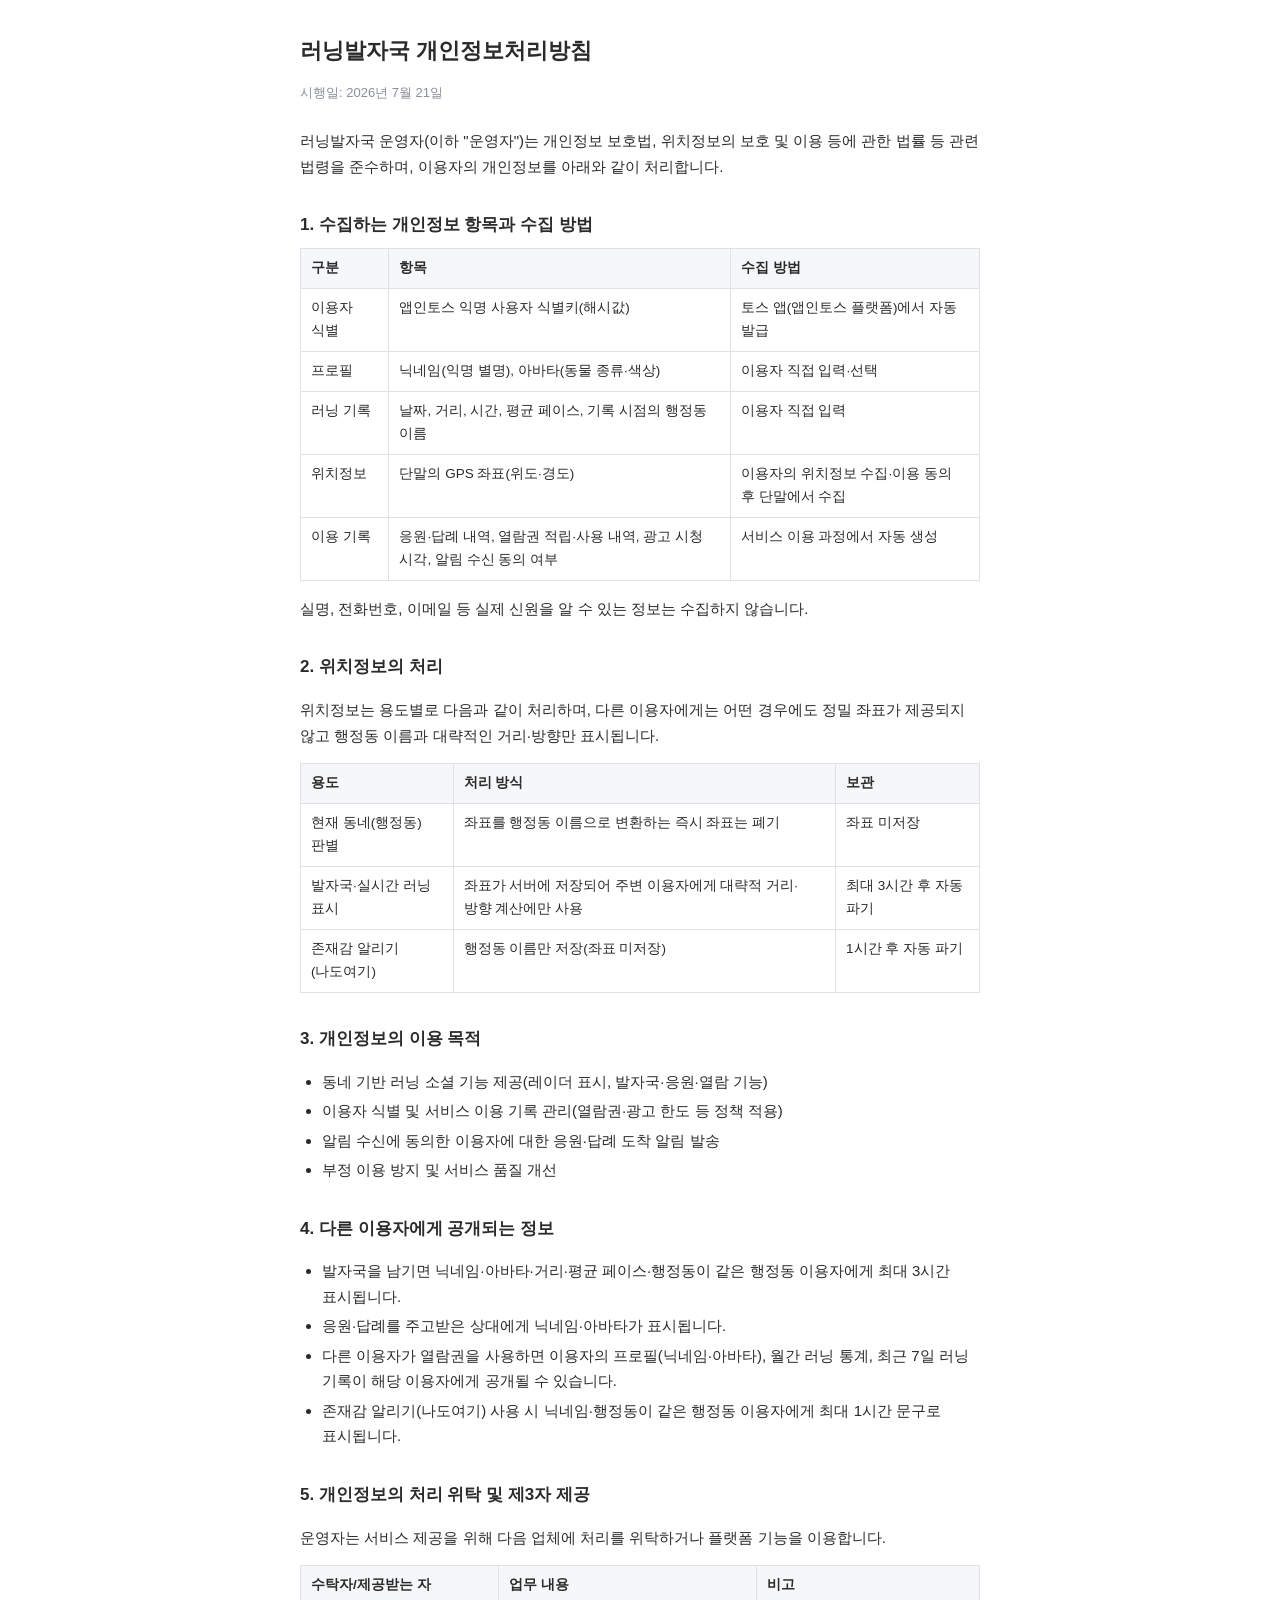
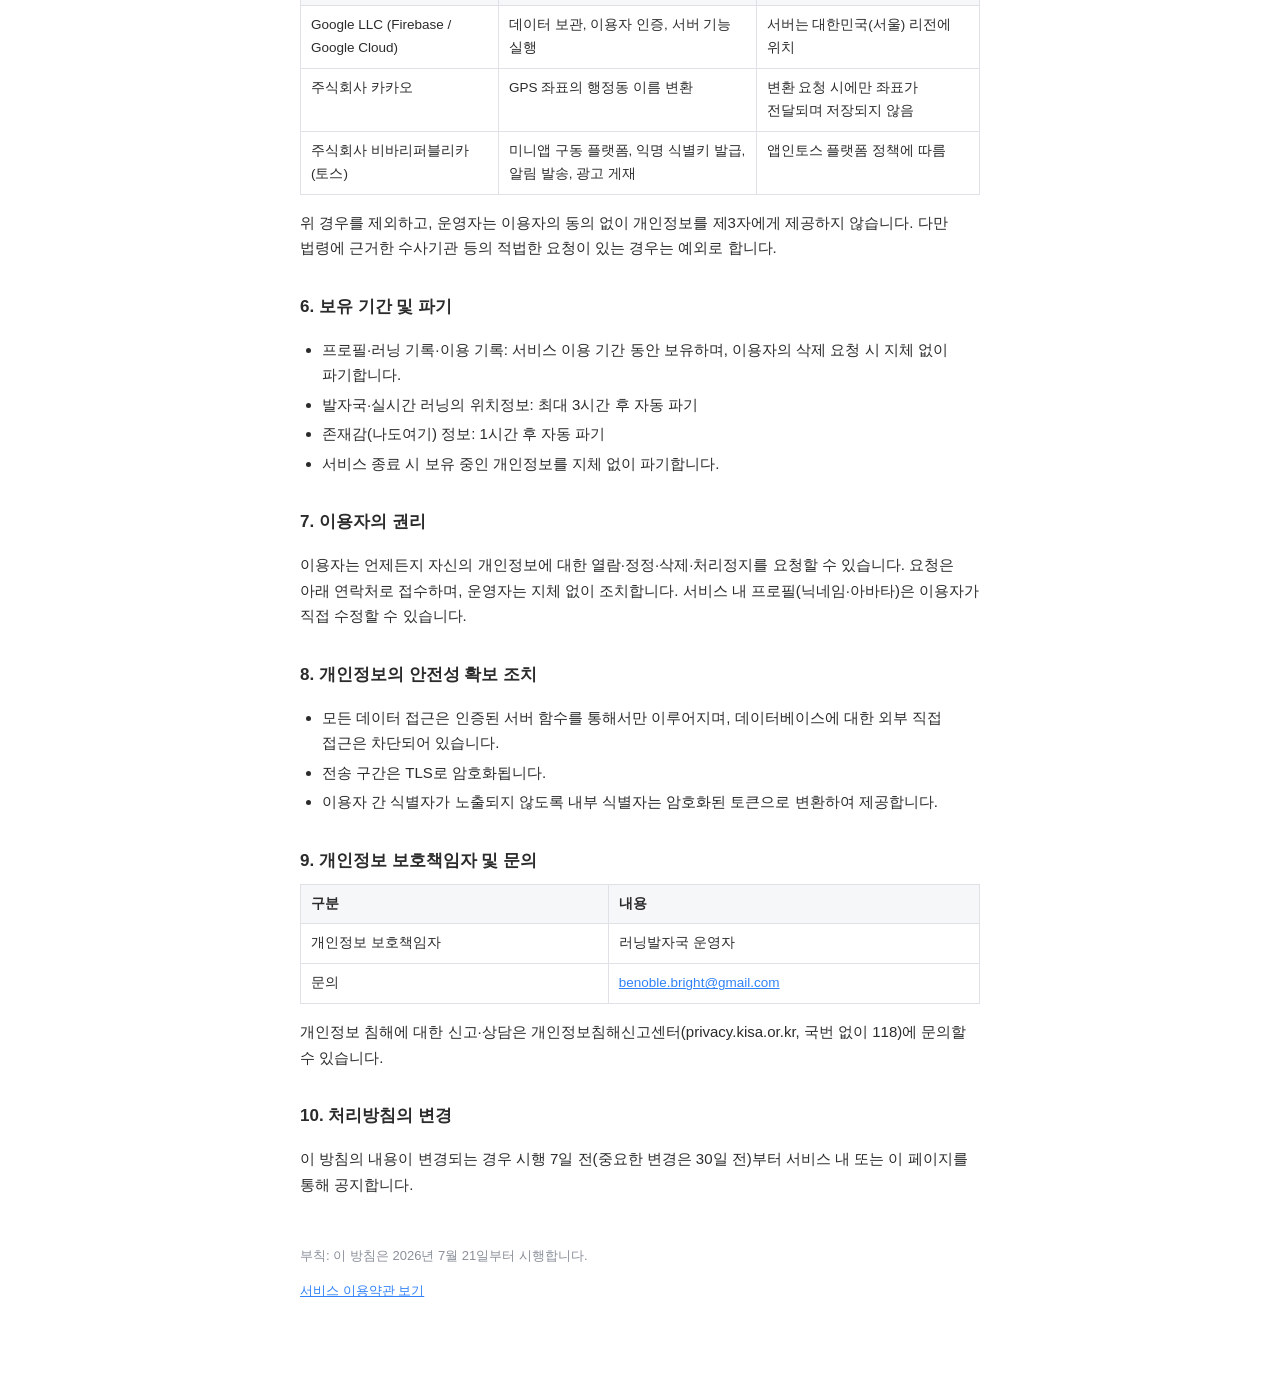
==== privacy.html @ b34c5f7c "러닝발자국 서비스 이용약관·개인정보처리방침 (시행 2026-07-21)" ====
<!DOCTYPE html>
<html lang="ko">
<head>
<meta charset="utf-8">
<meta name="viewport" content="width=device-width, initial-scale=1">
<title>러닝발자국 개인정보처리방침</title>
<link rel="stylesheet" href="style.css">
</head>
<body>
<h1>러닝발자국 개인정보처리방침</h1>
<p class="meta">시행일: 2026년 7월 21일</p>

<p>러닝발자국 운영자(이하 "운영자")는 개인정보 보호법, 위치정보의 보호 및 이용 등에 관한 법률 등 관련 법령을 준수하며, 이용자의 개인정보를 아래와 같이 처리합니다.</p>

<h2>1. 수집하는 개인정보 항목과 수집 방법</h2>
<table>
  <tr><th>구분</th><th>항목</th><th>수집 방법</th></tr>
  <tr><td>이용자 식별</td><td>앱인토스 익명 사용자 식별키(해시값)</td><td>토스 앱(앱인토스 플랫폼)에서 자동 발급</td></tr>
  <tr><td>프로필</td><td>닉네임(익명 별명), 아바타(동물 종류·색상)</td><td>이용자 직접 입력·선택</td></tr>
  <tr><td>러닝 기록</td><td>날짜, 거리, 시간, 평균 페이스, 기록 시점의 행정동 이름</td><td>이용자 직접 입력</td></tr>
  <tr><td>위치정보</td><td>단말의 GPS 좌표(위도·경도)</td><td>이용자의 위치정보 수집·이용 동의 후 단말에서 수집</td></tr>
  <tr><td>이용 기록</td><td>응원·답례 내역, 열람권 적립·사용 내역, 광고 시청 시각, 알림 수신 동의 여부</td><td>서비스 이용 과정에서 자동 생성</td></tr>
</table>
<p>실명, 전화번호, 이메일 등 실제 신원을 알 수 있는 정보는 수집하지 않습니다.</p>

<h2>2. 위치정보의 처리</h2>
<p>위치정보는 용도별로 다음과 같이 처리하며, 다른 이용자에게는 어떤 경우에도 정밀 좌표가 제공되지 않고 행정동 이름과 대략적인 거리·방향만 표시됩니다.</p>
<table>
  <tr><th>용도</th><th>처리 방식</th><th>보관</th></tr>
  <tr><td>현재 동네(행정동) 판별</td><td>좌표를 행정동 이름으로 변환하는 즉시 좌표는 폐기</td><td>좌표 미저장</td></tr>
  <tr><td>발자국·실시간 러닝 표시</td><td>좌표가 서버에 저장되어 주변 이용자에게 대략적 거리·방향 계산에만 사용</td><td>최대 3시간 후 자동 파기</td></tr>
  <tr><td>존재감 알리기(나도여기)</td><td>행정동 이름만 저장(좌표 미저장)</td><td>1시간 후 자동 파기</td></tr>
</table>

<h2>3. 개인정보의 이용 목적</h2>
<ul>
  <li>동네 기반 러닝 소셜 기능 제공(레이더 표시, 발자국·응원·열람 기능)</li>
  <li>이용자 식별 및 서비스 이용 기록 관리(열람권·광고 한도 등 정책 적용)</li>
  <li>알림 수신에 동의한 이용자에 대한 응원·답례 도착 알림 발송</li>
  <li>부정 이용 방지 및 서비스 품질 개선</li>
</ul>

<h2>4. 다른 이용자에게 공개되는 정보</h2>
<ul>
  <li>발자국을 남기면 닉네임·아바타·거리·평균 페이스·행정동이 같은 행정동 이용자에게 최대 3시간 표시됩니다.</li>
  <li>응원·답례를 주고받은 상대에게 닉네임·아바타가 표시됩니다.</li>
  <li>다른 이용자가 열람권을 사용하면 이용자의 프로필(닉네임·아바타), 월간 러닝 통계, 최근 7일 러닝 기록이 해당 이용자에게 공개될 수 있습니다.</li>
  <li>존재감 알리기(나도여기) 사용 시 닉네임·행정동이 같은 행정동 이용자에게 최대 1시간 문구로 표시됩니다.</li>
</ul>

<h2>5. 개인정보의 처리 위탁 및 제3자 제공</h2>
<p>운영자는 서비스 제공을 위해 다음 업체에 처리를 위탁하거나 플랫폼 기능을 이용합니다.</p>
<table>
  <tr><th>수탁자/제공받는 자</th><th>업무 내용</th><th>비고</th></tr>
  <tr><td>Google LLC (Firebase / Google Cloud)</td><td>데이터 보관, 이용자 인증, 서버 기능 실행</td><td>서버는 대한민국(서울) 리전에 위치</td></tr>
  <tr><td>주식회사 카카오</td><td>GPS 좌표의 행정동 이름 변환</td><td>변환 요청 시에만 좌표가 전달되며 저장되지 않음</td></tr>
  <tr><td>주식회사 비바리퍼블리카(토스)</td><td>미니앱 구동 플랫폼, 익명 식별키 발급, 알림 발송, 광고 게재</td><td>앱인토스 플랫폼 정책에 따름</td></tr>
</table>
<p>위 경우를 제외하고, 운영자는 이용자의 동의 없이 개인정보를 제3자에게 제공하지 않습니다. 다만 법령에 근거한 수사기관 등의 적법한 요청이 있는 경우는 예외로 합니다.</p>

<h2>6. 보유 기간 및 파기</h2>
<ul>
  <li>프로필·러닝 기록·이용 기록: 서비스 이용 기간 동안 보유하며, 이용자의 삭제 요청 시 지체 없이 파기합니다.</li>
  <li>발자국·실시간 러닝의 위치정보: 최대 3시간 후 자동 파기</li>
  <li>존재감(나도여기) 정보: 1시간 후 자동 파기</li>
  <li>서비스 종료 시 보유 중인 개인정보를 지체 없이 파기합니다.</li>
</ul>

<h2>7. 이용자의 권리</h2>
<p>이용자는 언제든지 자신의 개인정보에 대한 열람·정정·삭제·처리정지를 요청할 수 있습니다. 요청은 아래 연락처로 접수하며, 운영자는 지체 없이 조치합니다. 서비스 내 프로필(닉네임·아바타)은 이용자가 직접 수정할 수 있습니다.</p>

<h2>8. 개인정보의 안전성 확보 조치</h2>
<ul>
  <li>모든 데이터 접근은 인증된 서버 함수를 통해서만 이루어지며, 데이터베이스에 대한 외부 직접 접근은 차단되어 있습니다.</li>
  <li>전송 구간은 TLS로 암호화됩니다.</li>
  <li>이용자 간 식별자가 노출되지 않도록 내부 식별자는 암호화된 토큰으로 변환하여 제공합니다.</li>
</ul>

<h2>9. 개인정보 보호책임자 및 문의</h2>
<table>
  <tr><th>구분</th><th>내용</th></tr>
  <tr><td>개인정보 보호책임자</td><td>러닝발자국 운영자</td></tr>
  <tr><td>문의</td><td><a href="mailto:benoble.bright@gmail.com">benoble.bright@gmail.com</a></td></tr>
</table>
<p>개인정보 침해에 대한 신고·상담은 개인정보침해신고센터(privacy.kisa.or.kr, 국번 없이 118)에 문의할 수 있습니다.</p>

<h2>10. 처리방침의 변경</h2>
<p>이 방침의 내용이 변경되는 경우 시행 7일 전(중요한 변경은 30일 전)부터 서비스 내 또는 이 페이지를 통해 공지합니다.</p>

<div class="footer">
  <p>부칙: 이 방침은 2026년 7월 21일부터 시행합니다.</p>
  <p><a href="terms.html">서비스 이용약관 보기</a></p>
</div>
</body>
</html>
---- style.css ----
:root { color-scheme: light dark; }
* { box-sizing: border-box; }
body {
  margin: 0; padding: 24px 20px 64px;
  font-family: -apple-system, BlinkMacSystemFont, "Apple SD Gothic Neo", "Pretendard", "Noto Sans KR", sans-serif;
  line-height: 1.7; font-size: 15px; color: #2b2b2b; background: #fff;
  max-width: 720px; margin-left: auto; margin-right: auto;
  word-break: keep-all;
}
@media (prefers-color-scheme: dark) {
  body { color: #e6e6e6; background: #17171c; }
  h1, h2 { color: #fff; }
  .meta, .toc a { color: #9aa0a6; }
  table, th, td { border-color: #3a3a42 !important; }
  th { background: #22222a !important; }
}
h1 { font-size: 22px; margin: 8px 0 4px; }
h2 { font-size: 17px; margin: 32px 0 8px; }
.meta { color: #8a8f99; font-size: 13px; margin-bottom: 24px; }
ul, ol { padding-left: 22px; }
li { margin: 4px 0; }
table { border-collapse: collapse; width: 100%; font-size: 13.5px; margin: 8px 0; }
th, td { border: 1px solid #e0e0e6; padding: 8px 10px; text-align: left; vertical-align: top; }
th { background: #f6f7f9; }
.footer { margin-top: 48px; font-size: 13px; color: #8a8f99; }
a { color: #3182f6; }
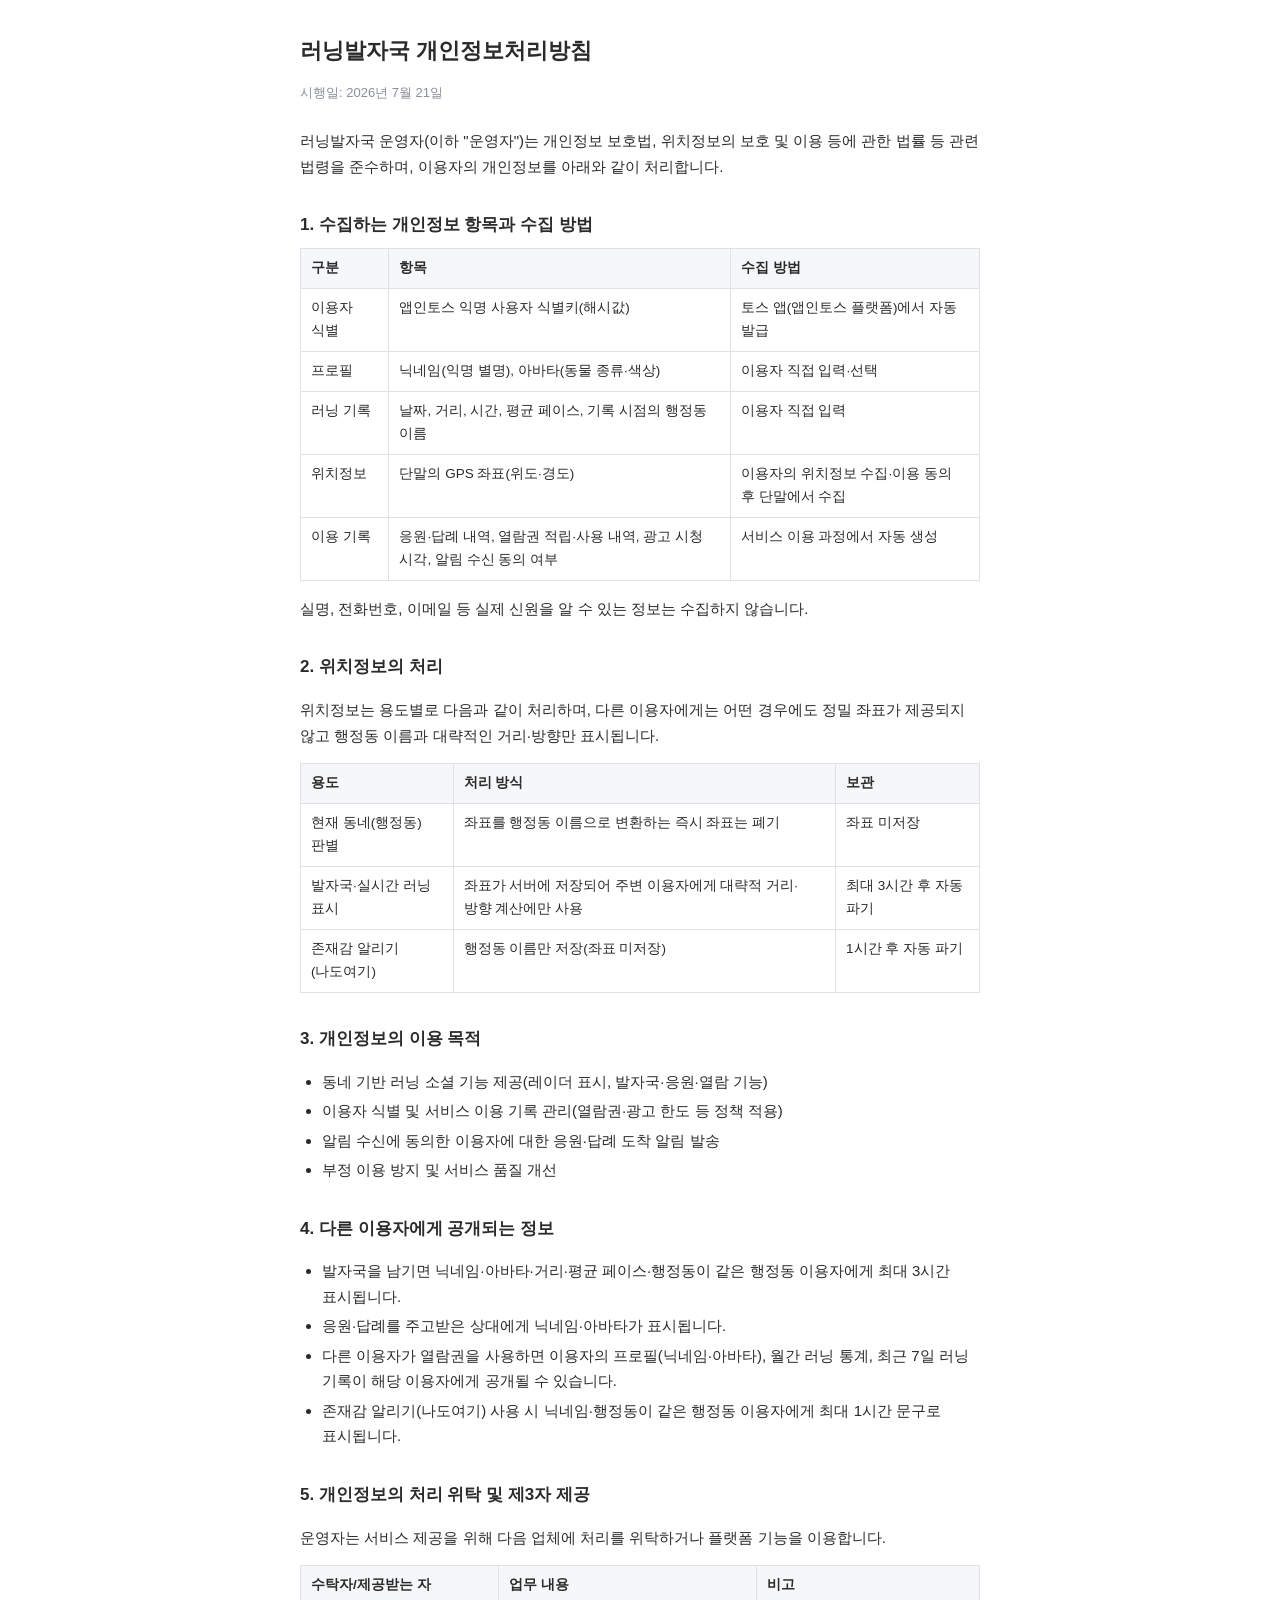
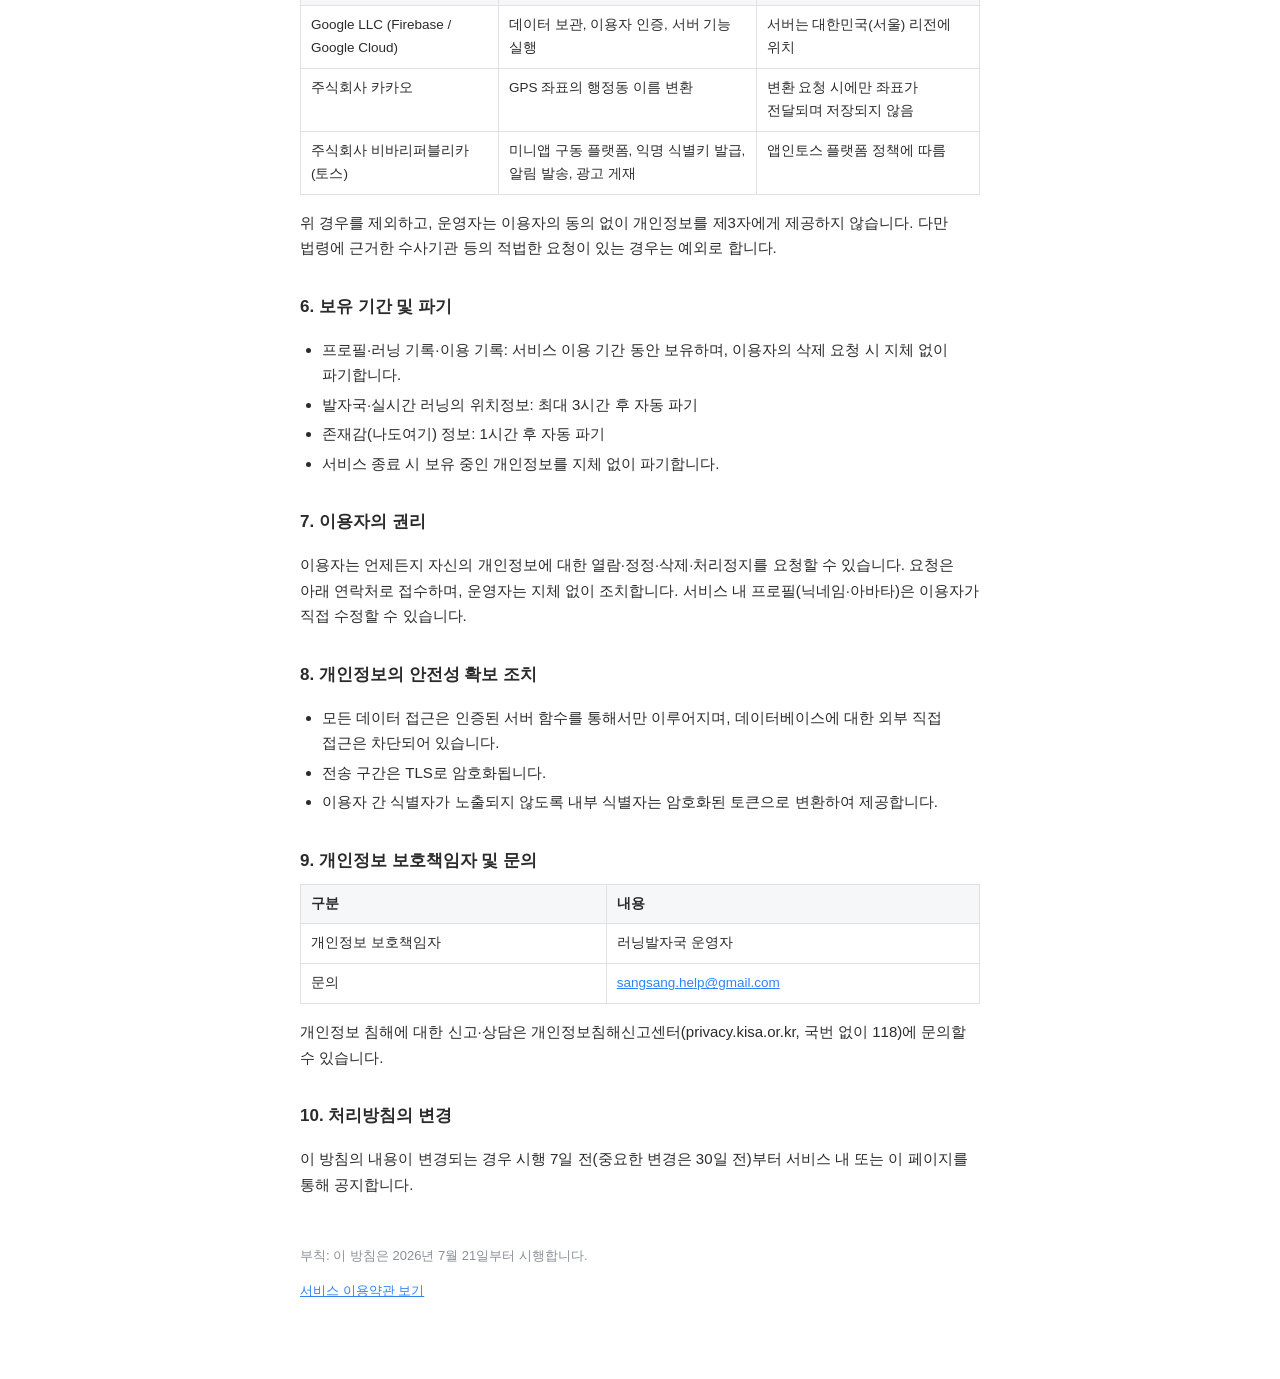
==== commit 305583f5: "문의 이메일 교체: sangsang.help@gmail.com" ====
--- a/privacy.html
+++ b/privacy.html
@@ -80,7 +80,7 @@
 <table>
   <tr><th>구분</th><th>내용</th></tr>
   <tr><td>개인정보 보호책임자</td><td>러닝발자국 운영자</td></tr>
-  <tr><td>문의</td><td><a href="mailto:benoble.bright@gmail.com">benoble.bright@gmail.com</a></td></tr>
+  <tr><td>문의</td><td><a href="mailto:sangsang.help@gmail.com">sangsang.help@gmail.com</a></td></tr>
 </table>
 <p>개인정보 침해에 대한 신고·상담은 개인정보침해신고센터(privacy.kisa.or.kr, 국번 없이 118)에 문의할 수 있습니다.</p>
 
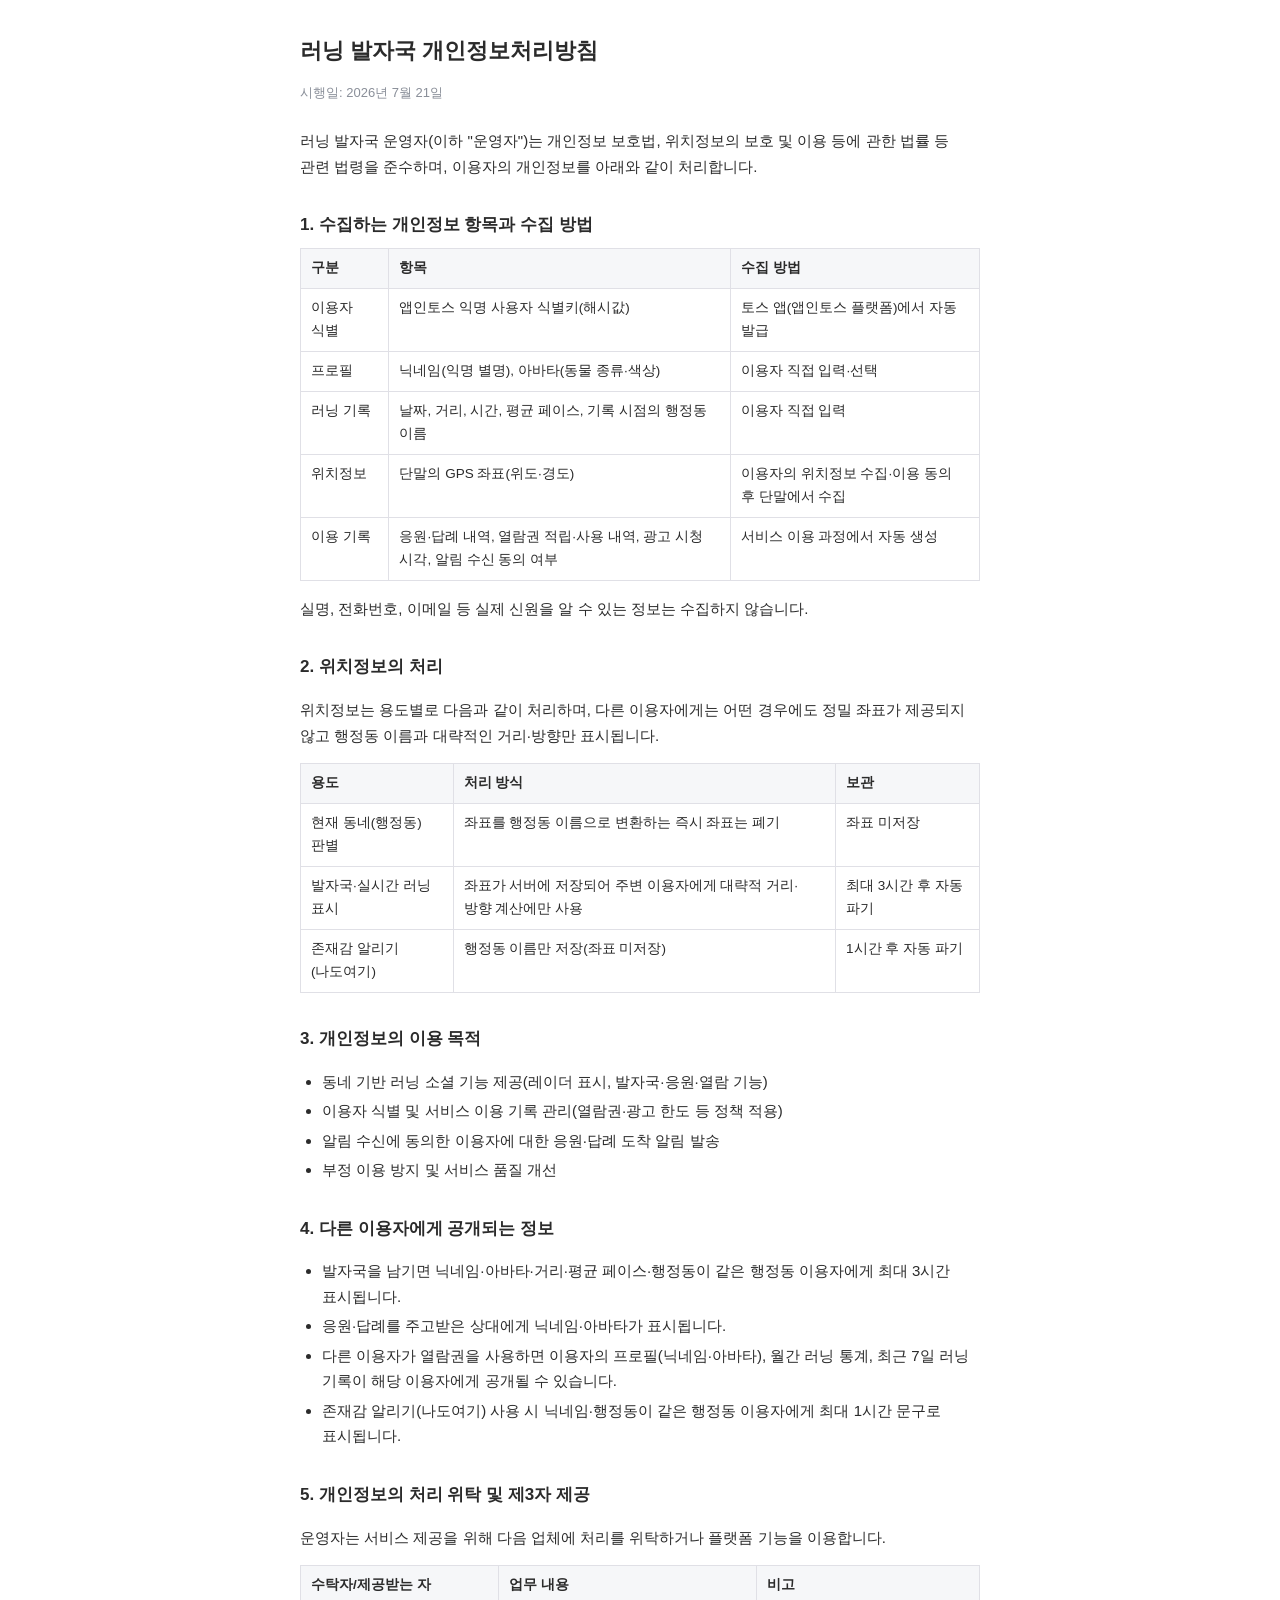
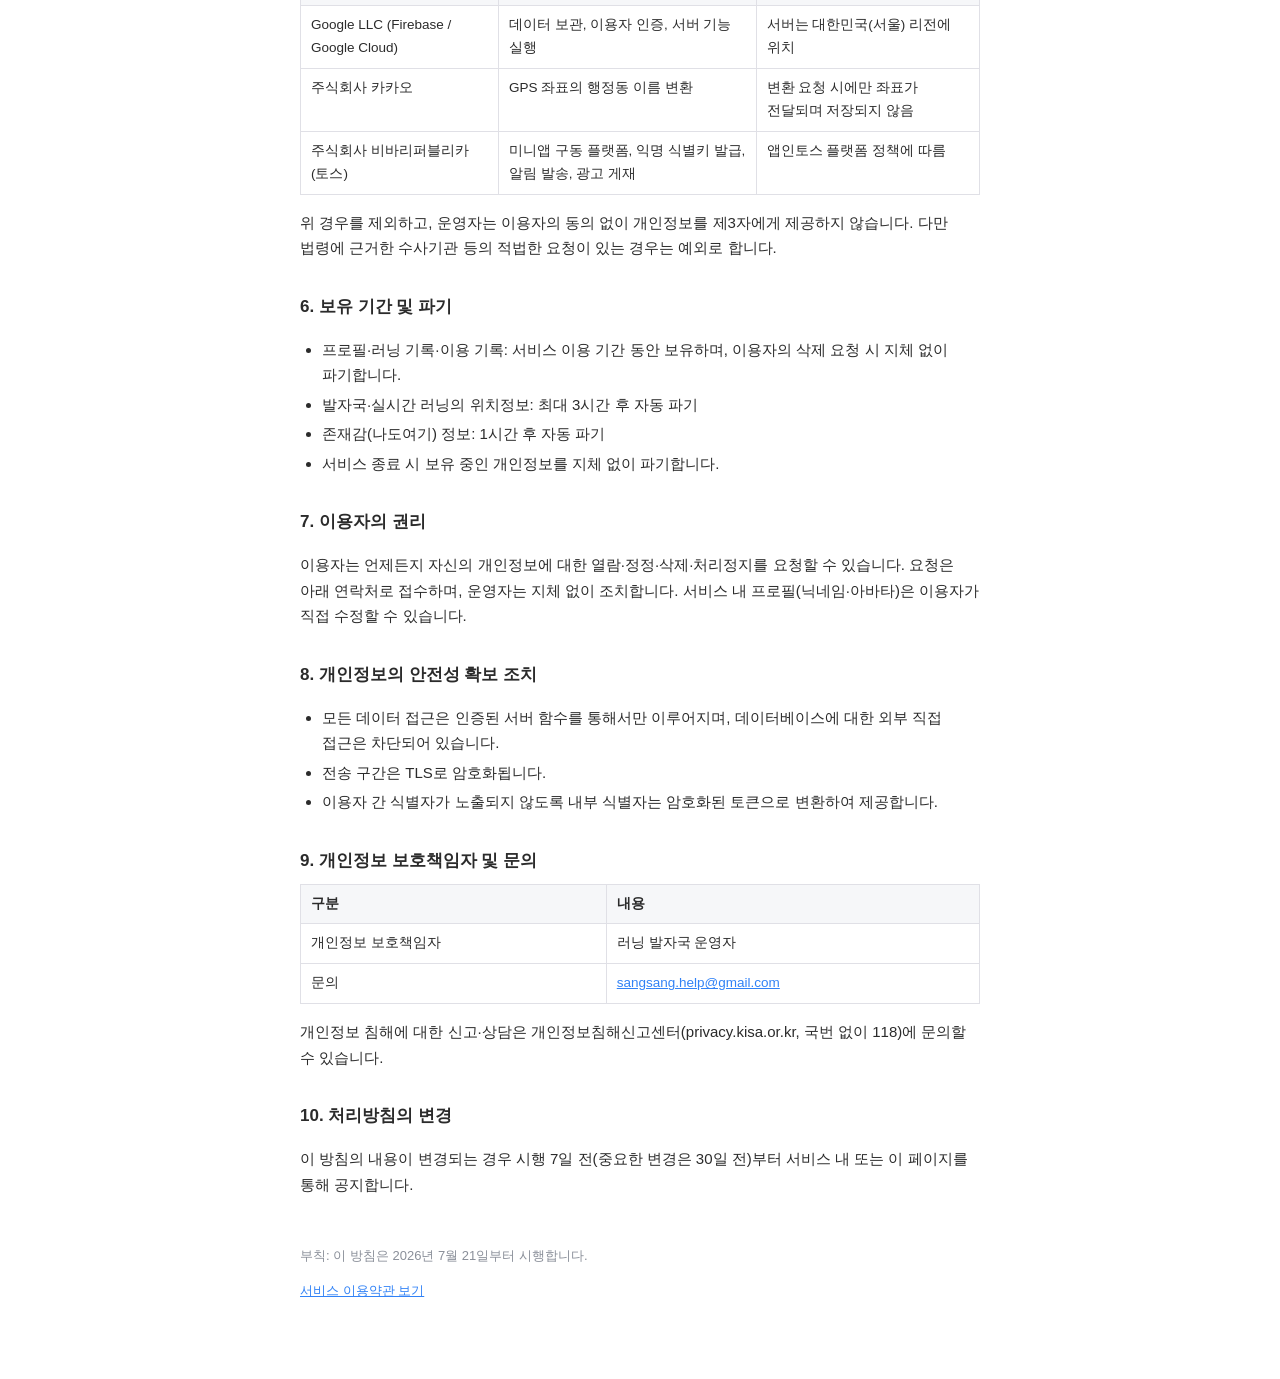
==== commit 416a5e85: "서비스명 표기를 '러닝 발자국'(띄어쓰기)으로 통일 Co-Authored-By: Claude Fable 5 <noreply@anthropic.com>" ====
--- a/privacy.html
+++ b/privacy.html
@@ -3,14 +3,14 @@
 <head>
 <meta charset="utf-8">
 <meta name="viewport" content="width=device-width, initial-scale=1">
-<title>러닝발자국 개인정보처리방침</title>
+<title>러닝 발자국 개인정보처리방침</title>
 <link rel="stylesheet" href="style.css">
 </head>
 <body>
-<h1>러닝발자국 개인정보처리방침</h1>
+<h1>러닝 발자국 개인정보처리방침</h1>
 <p class="meta">시행일: 2026년 7월 21일</p>
 
-<p>러닝발자국 운영자(이하 "운영자")는 개인정보 보호법, 위치정보의 보호 및 이용 등에 관한 법률 등 관련 법령을 준수하며, 이용자의 개인정보를 아래와 같이 처리합니다.</p>
+<p>러닝 발자국 운영자(이하 "운영자")는 개인정보 보호법, 위치정보의 보호 및 이용 등에 관한 법률 등 관련 법령을 준수하며, 이용자의 개인정보를 아래와 같이 처리합니다.</p>
 
 <h2>1. 수집하는 개인정보 항목과 수집 방법</h2>
 <table>
@@ -79,7 +79,7 @@
 <h2>9. 개인정보 보호책임자 및 문의</h2>
 <table>
   <tr><th>구분</th><th>내용</th></tr>
-  <tr><td>개인정보 보호책임자</td><td>러닝발자국 운영자</td></tr>
+  <tr><td>개인정보 보호책임자</td><td>러닝 발자국 운영자</td></tr>
   <tr><td>문의</td><td><a href="mailto:sangsang.help@gmail.com">sangsang.help@gmail.com</a></td></tr>
 </table>
 <p>개인정보 침해에 대한 신고·상담은 개인정보침해신고센터(privacy.kisa.or.kr, 국번 없이 118)에 문의할 수 있습니다.</p>
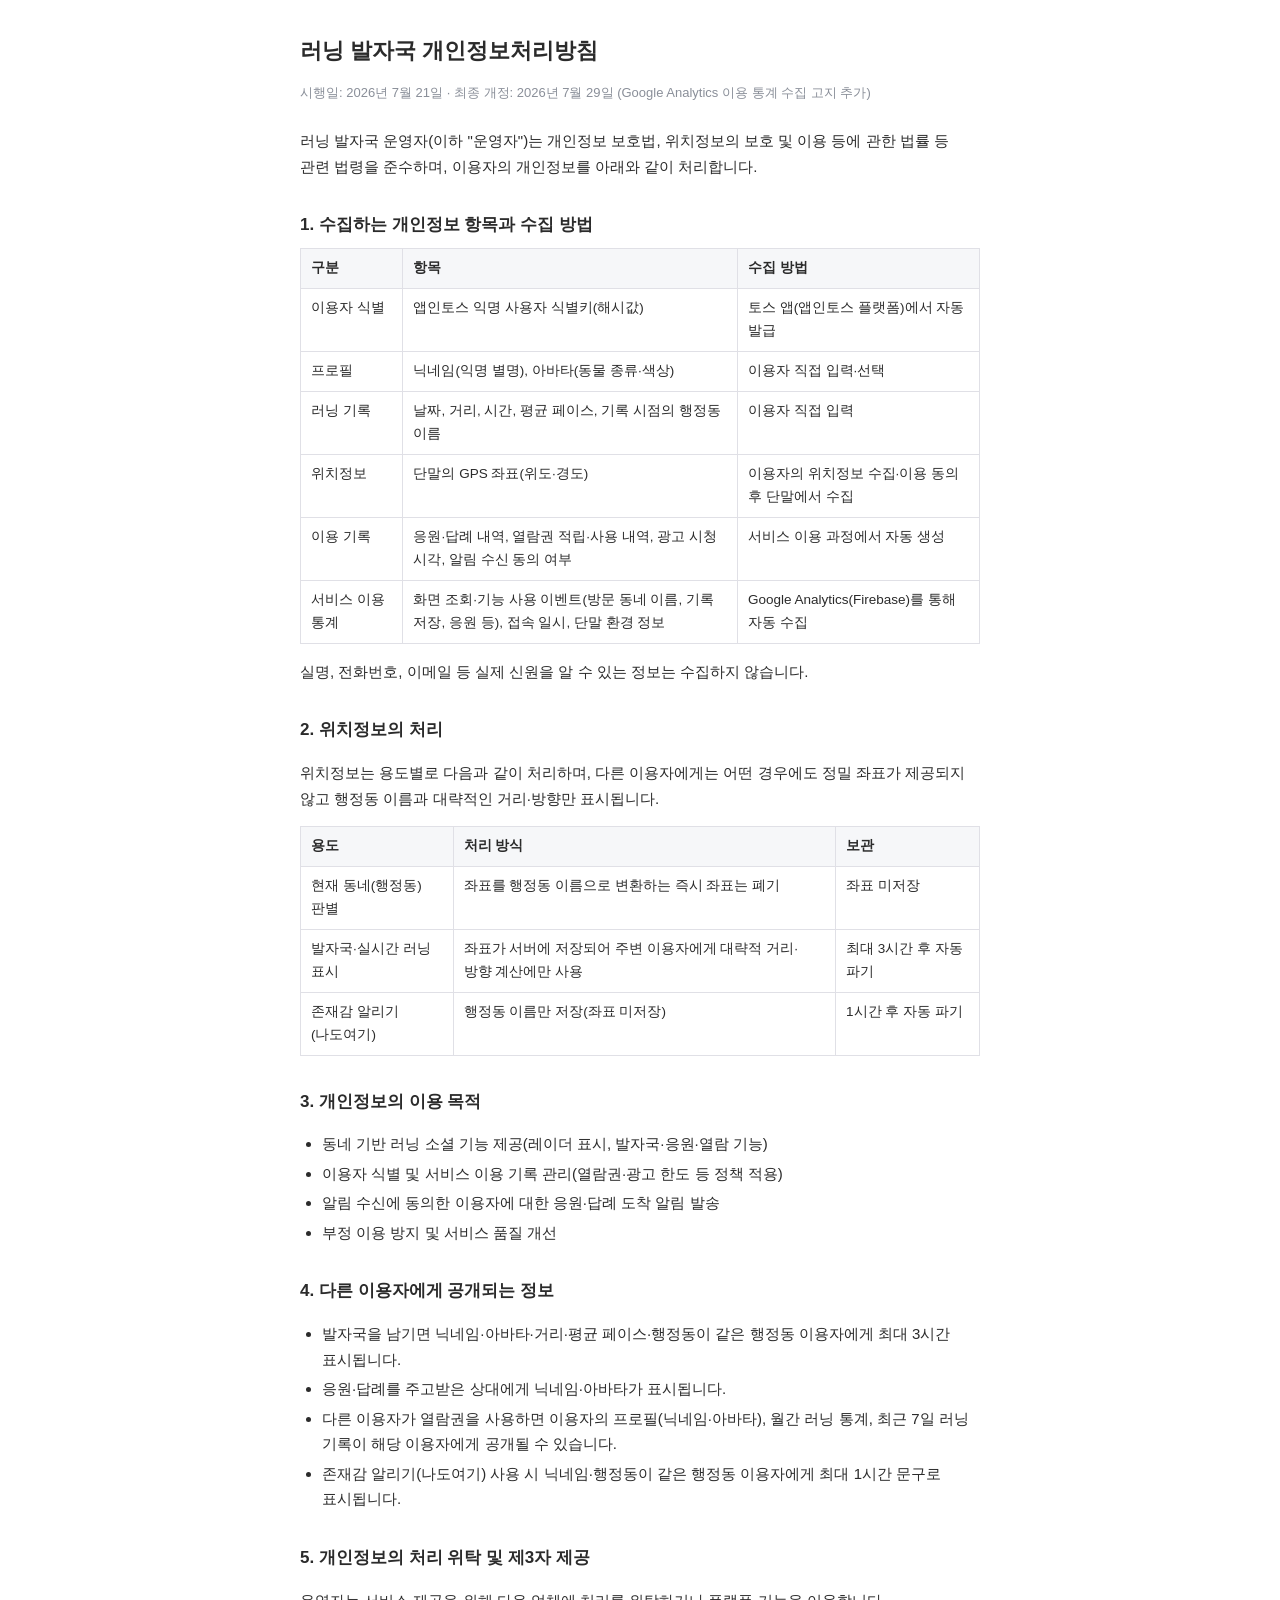
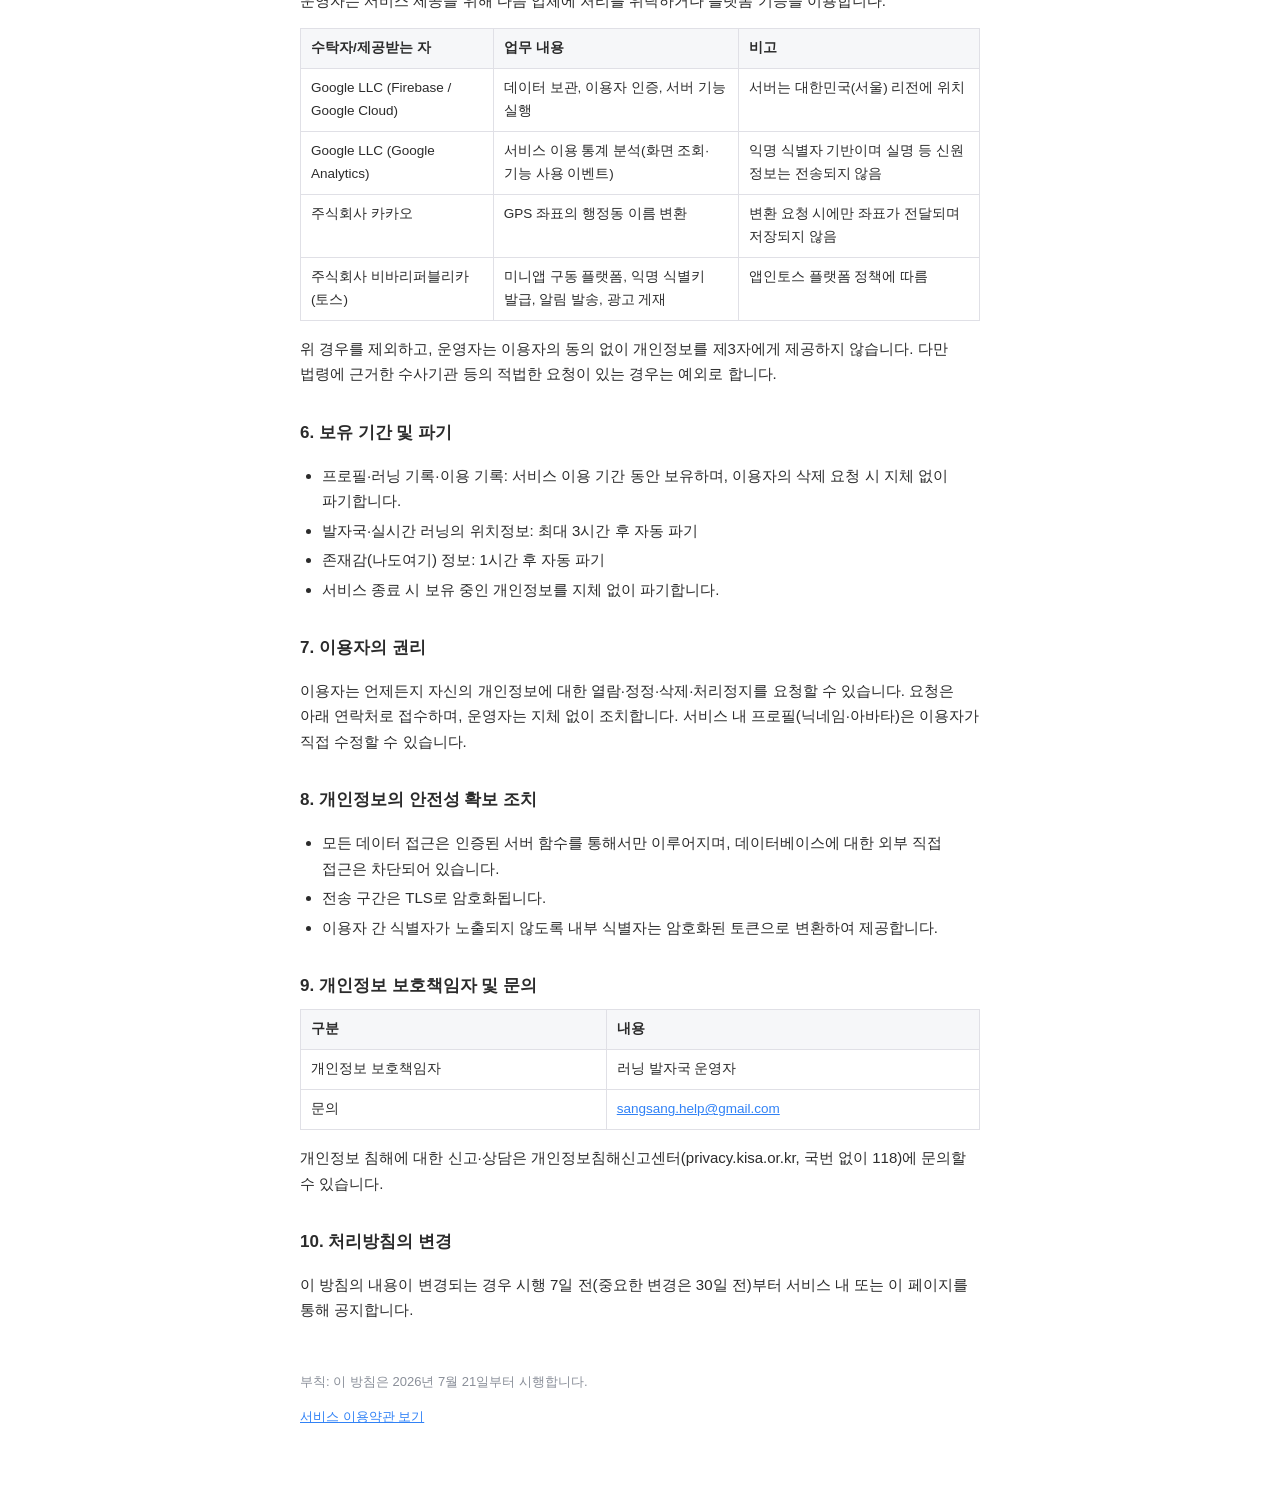
==== commit ff4ec549: "docs: Google Analytics 이용 통계 수집·위탁 고지 추가" ====
--- a/privacy.html
+++ b/privacy.html
@@ -8,7 +8,7 @@
 </head>
 <body>
 <h1>러닝 발자국 개인정보처리방침</h1>
-<p class="meta">시행일: 2026년 7월 21일</p>
+<p class="meta">시행일: 2026년 7월 21일 · 최종 개정: 2026년 7월 29일 (Google Analytics 이용 통계 수집 고지 추가)</p>
 
 <p>러닝 발자국 운영자(이하 "운영자")는 개인정보 보호법, 위치정보의 보호 및 이용 등에 관한 법률 등 관련 법령을 준수하며, 이용자의 개인정보를 아래와 같이 처리합니다.</p>
 
@@ -20,6 +20,7 @@
   <tr><td>러닝 기록</td><td>날짜, 거리, 시간, 평균 페이스, 기록 시점의 행정동 이름</td><td>이용자 직접 입력</td></tr>
   <tr><td>위치정보</td><td>단말의 GPS 좌표(위도·경도)</td><td>이용자의 위치정보 수집·이용 동의 후 단말에서 수집</td></tr>
   <tr><td>이용 기록</td><td>응원·답례 내역, 열람권 적립·사용 내역, 광고 시청 시각, 알림 수신 동의 여부</td><td>서비스 이용 과정에서 자동 생성</td></tr>
+  <tr><td>서비스 이용 통계</td><td>화면 조회·기능 사용 이벤트(방문 동네 이름, 기록 저장, 응원 등), 접속 일시, 단말 환경 정보</td><td>Google Analytics(Firebase)를 통해 자동 수집</td></tr>
 </table>
 <p>실명, 전화번호, 이메일 등 실제 신원을 알 수 있는 정보는 수집하지 않습니다.</p>
 
@@ -53,6 +54,7 @@
 <table>
   <tr><th>수탁자/제공받는 자</th><th>업무 내용</th><th>비고</th></tr>
   <tr><td>Google LLC (Firebase / Google Cloud)</td><td>데이터 보관, 이용자 인증, 서버 기능 실행</td><td>서버는 대한민국(서울) 리전에 위치</td></tr>
+  <tr><td>Google LLC (Google Analytics)</td><td>서비스 이용 통계 분석(화면 조회·기능 사용 이벤트)</td><td>익명 식별자 기반이며 실명 등 신원 정보는 전송되지 않음</td></tr>
   <tr><td>주식회사 카카오</td><td>GPS 좌표의 행정동 이름 변환</td><td>변환 요청 시에만 좌표가 전달되며 저장되지 않음</td></tr>
   <tr><td>주식회사 비바리퍼블리카(토스)</td><td>미니앱 구동 플랫폼, 익명 식별키 발급, 알림 발송, 광고 게재</td><td>앱인토스 플랫폼 정책에 따름</td></tr>
 </table>
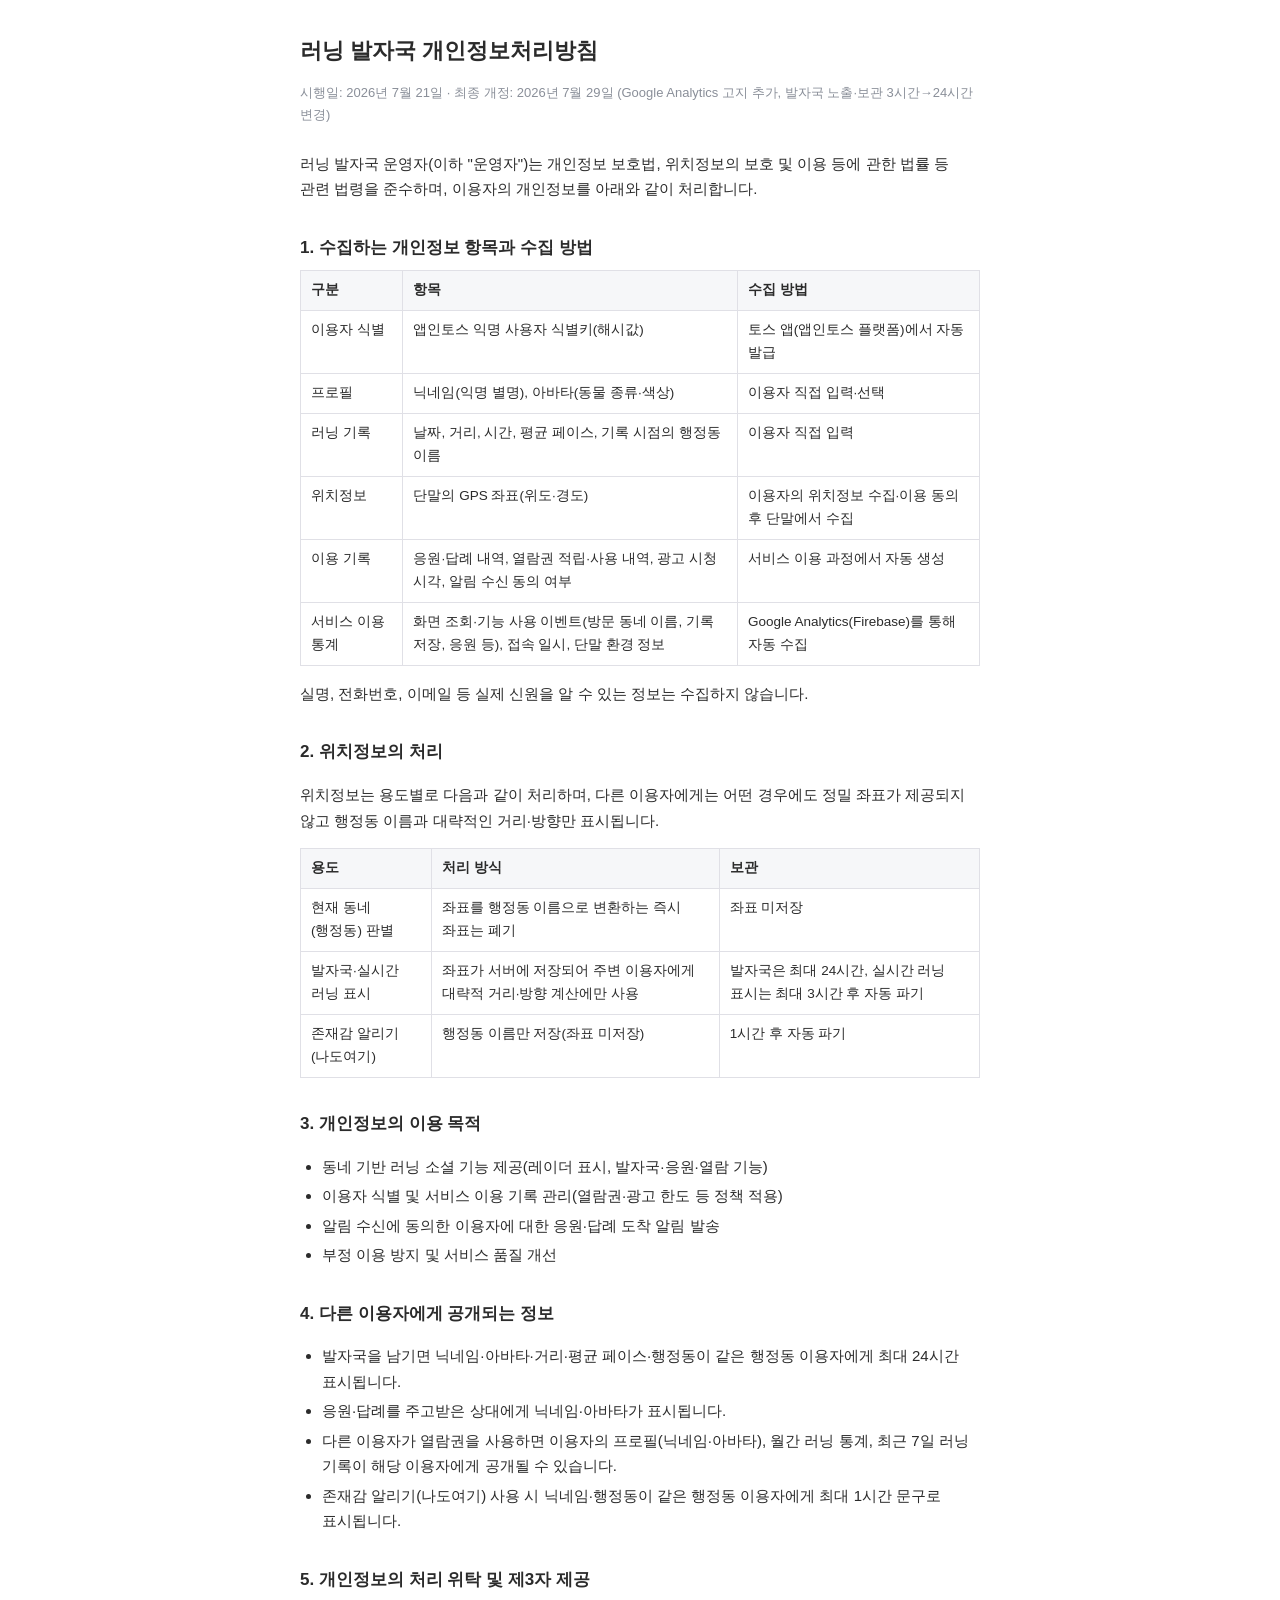
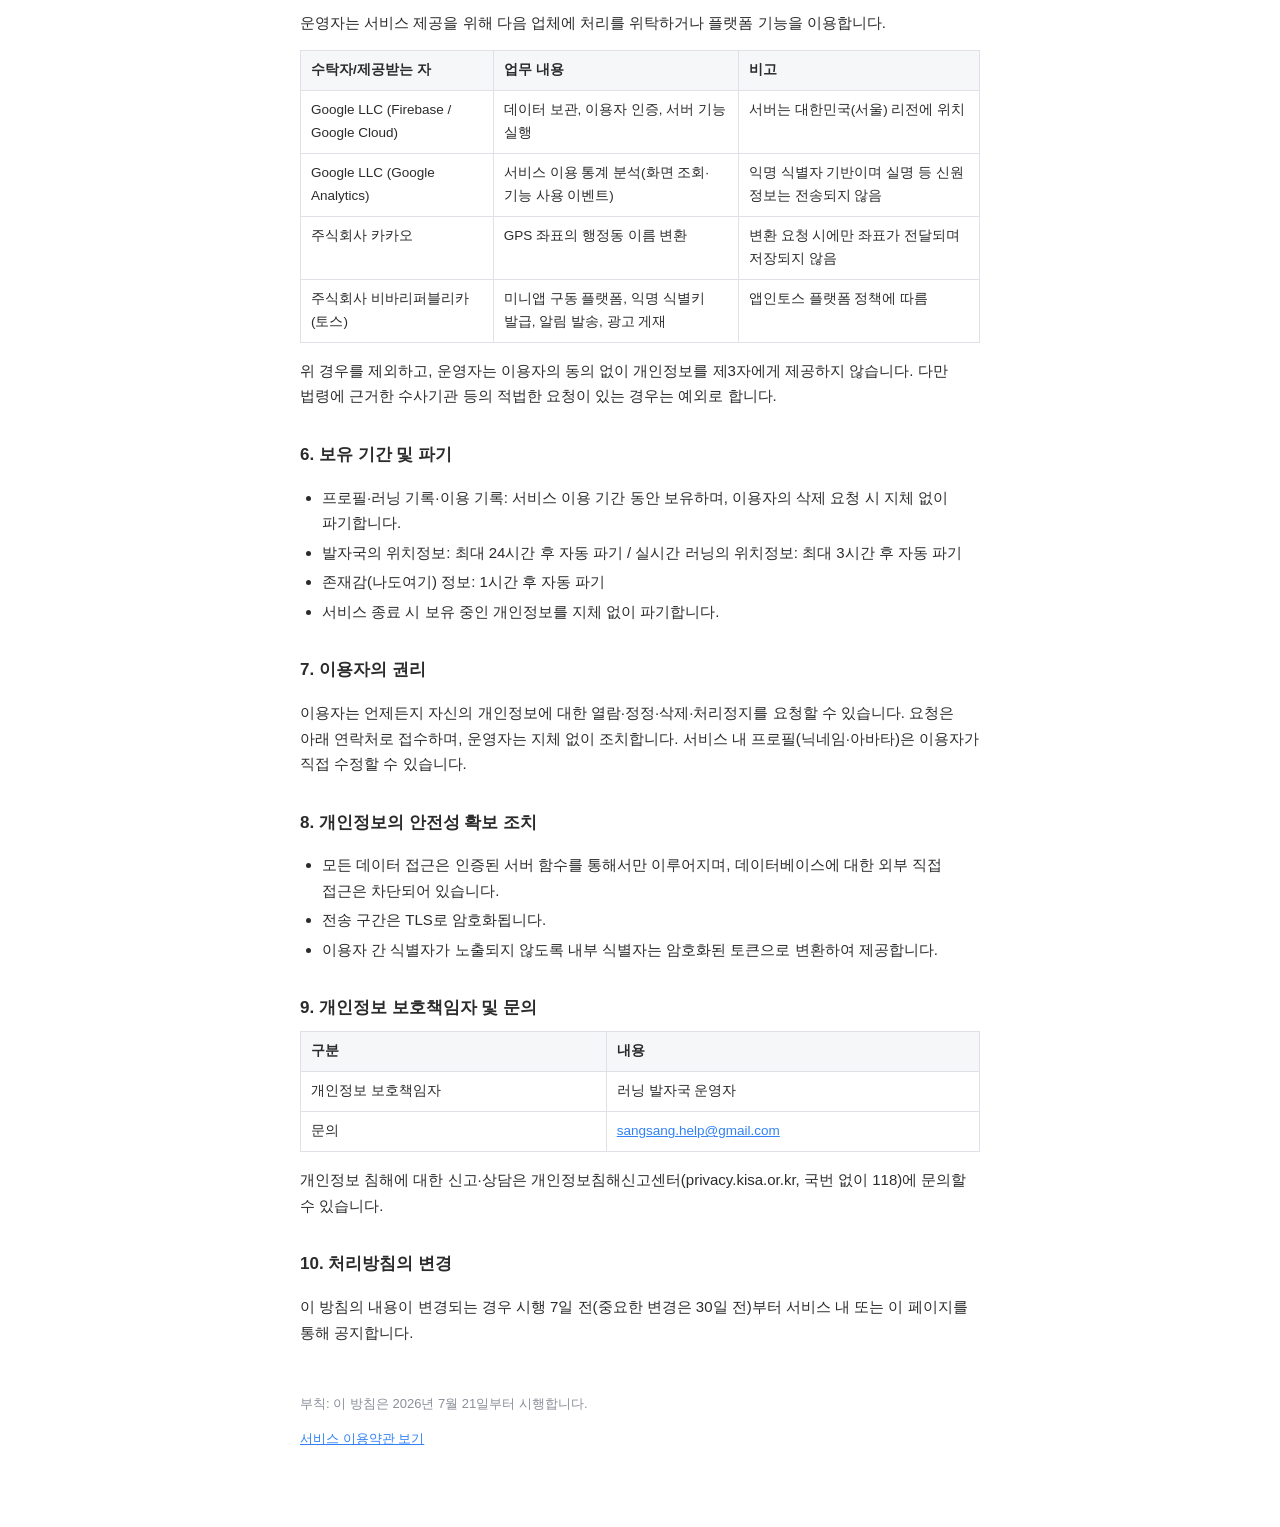
==== commit 1be31019: "docs: 발자국 노출·보관 3시간→24시간 변경 반영(실시간 러닝은 3시간 유지)" ====
--- a/privacy.html
+++ b/privacy.html
@@ -8,7 +8,7 @@
 </head>
 <body>
 <h1>러닝 발자국 개인정보처리방침</h1>
-<p class="meta">시행일: 2026년 7월 21일 · 최종 개정: 2026년 7월 29일 (Google Analytics 이용 통계 수집 고지 추가)</p>
+<p class="meta">시행일: 2026년 7월 21일 · 최종 개정: 2026년 7월 29일 (Google Analytics 고지 추가, 발자국 노출·보관 3시간→24시간 변경)</p>
 
 <p>러닝 발자국 운영자(이하 "운영자")는 개인정보 보호법, 위치정보의 보호 및 이용 등에 관한 법률 등 관련 법령을 준수하며, 이용자의 개인정보를 아래와 같이 처리합니다.</p>
 
@@ -29,7 +29,7 @@
 <table>
   <tr><th>용도</th><th>처리 방식</th><th>보관</th></tr>
   <tr><td>현재 동네(행정동) 판별</td><td>좌표를 행정동 이름으로 변환하는 즉시 좌표는 폐기</td><td>좌표 미저장</td></tr>
-  <tr><td>발자국·실시간 러닝 표시</td><td>좌표가 서버에 저장되어 주변 이용자에게 대략적 거리·방향 계산에만 사용</td><td>최대 3시간 후 자동 파기</td></tr>
+  <tr><td>발자국·실시간 러닝 표시</td><td>좌표가 서버에 저장되어 주변 이용자에게 대략적 거리·방향 계산에만 사용</td><td>발자국은 최대 24시간, 실시간 러닝 표시는 최대 3시간 후 자동 파기</td></tr>
   <tr><td>존재감 알리기(나도여기)</td><td>행정동 이름만 저장(좌표 미저장)</td><td>1시간 후 자동 파기</td></tr>
 </table>
 
@@ -43,7 +43,7 @@
 
 <h2>4. 다른 이용자에게 공개되는 정보</h2>
 <ul>
-  <li>발자국을 남기면 닉네임·아바타·거리·평균 페이스·행정동이 같은 행정동 이용자에게 최대 3시간 표시됩니다.</li>
+  <li>발자국을 남기면 닉네임·아바타·거리·평균 페이스·행정동이 같은 행정동 이용자에게 최대 24시간 표시됩니다.</li>
   <li>응원·답례를 주고받은 상대에게 닉네임·아바타가 표시됩니다.</li>
   <li>다른 이용자가 열람권을 사용하면 이용자의 프로필(닉네임·아바타), 월간 러닝 통계, 최근 7일 러닝 기록이 해당 이용자에게 공개될 수 있습니다.</li>
   <li>존재감 알리기(나도여기) 사용 시 닉네임·행정동이 같은 행정동 이용자에게 최대 1시간 문구로 표시됩니다.</li>
@@ -63,7 +63,7 @@
 <h2>6. 보유 기간 및 파기</h2>
 <ul>
   <li>프로필·러닝 기록·이용 기록: 서비스 이용 기간 동안 보유하며, 이용자의 삭제 요청 시 지체 없이 파기합니다.</li>
-  <li>발자국·실시간 러닝의 위치정보: 최대 3시간 후 자동 파기</li>
+  <li>발자국의 위치정보: 최대 24시간 후 자동 파기 / 실시간 러닝의 위치정보: 최대 3시간 후 자동 파기</li>
   <li>존재감(나도여기) 정보: 1시간 후 자동 파기</li>
   <li>서비스 종료 시 보유 중인 개인정보를 지체 없이 파기합니다.</li>
 </ul>
